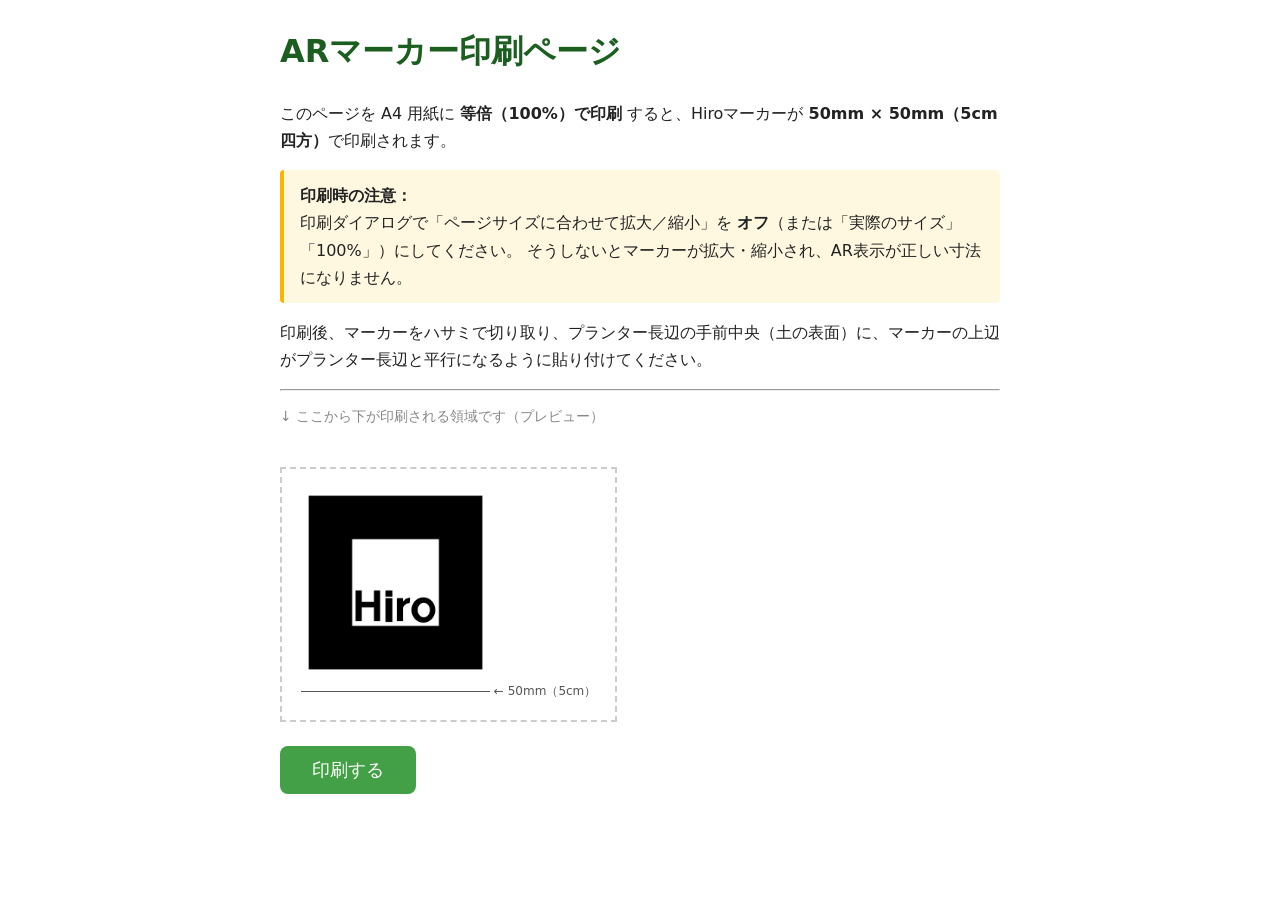
==== assets/markers/print.html @ 6723d00c "initial commit:SeedAR v1.0" ====
<!doctype html>
<html lang="ja">
<head>
  <meta charset="utf-8">
  <title>ARマーカー印刷ページ｜種まき支援AR</title>
  <style>
    /* 画面プレビュー時の見栄え */
    body {
      font-family: system-ui, "Yu Gothic UI", "Meiryo", sans-serif;
      max-width: 720px;
      margin: 24px auto;
      padding: 0 16px;
      color: #222;
      line-height: 1.7;
    }
    h1 { color: #1B5E20; }
    .marker-frame {
      display: inline-block;
      padding: 5mm;
      border: 2px dashed #ccc;
      margin: 24px 0;
    }
    .marker-frame img {
      width: 50mm;
      height: 50mm;
      display: block;
    }
    .ruler {
      display: flex;
      align-items: center;
      gap: 4px;
      font-size: 12px;
      color: #555;
      margin-top: 4px;
    }
    .ruler::before {
      content: "";
      display: inline-block;
      width: 50mm;
      height: 1px;
      background: #555;
      position: relative;
    }
    .note {
      background: #FFF8E1;
      border-left: 4px solid #FFB300;
      padding: 12px 16px;
      margin: 16px 0;
      border-radius: 4px;
    }

    /* 印刷時：マーカーを正確に 50mm × 50mm で出力 */
    @media print {
      body { margin: 0; padding: 0; max-width: none; }
      .no-print { display: none !important; }
      .marker-frame { border: none; padding: 0; margin: 20mm; }
      .marker-frame img { width: 50mm; height: 50mm; }
      @page { size: A4 portrait; margin: 0; }
    }
  </style>
</head>
<body>

<div class="no-print">
  <h1>ARマーカー印刷ページ</h1>
  <p>このページを A4 用紙に <strong>等倍（100%）で印刷</strong> すると、Hiroマーカーが <strong>50mm × 50mm（5cm四方）</strong>で印刷されます。</p>

  <div class="note">
    <strong>印刷時の注意：</strong><br>
    印刷ダイアログで「ページサイズに合わせて拡大／縮小」を <strong>オフ</strong>（または「実際のサイズ」「100%」）にしてください。
    そうしないとマーカーが拡大・縮小され、AR表示が正しい寸法になりません。
  </div>

  <p>印刷後、マーカーをハサミで切り取り、プランター長辺の手前中央（土の表面）に、マーカーの上辺がプランター長辺と平行になるように貼り付けてください。</p>

  <hr>
  <p style="color: #888; font-size: 14px;">↓ ここから下が印刷される領域です（プレビュー）</p>
</div>

<div class="marker-frame">
  <img src="hiro.png" alt="Hiro AR marker">
  <div class="ruler no-print">← 50mm（5cm）</div>
</div>

<div class="no-print">
  <button onclick="window.print()" style="font-size: 18px; padding: 12px 32px; background: #43A047; color: white; border: none; border-radius: 8px; cursor: pointer;">
    印刷する
  </button>
</div>

</body>
</html>
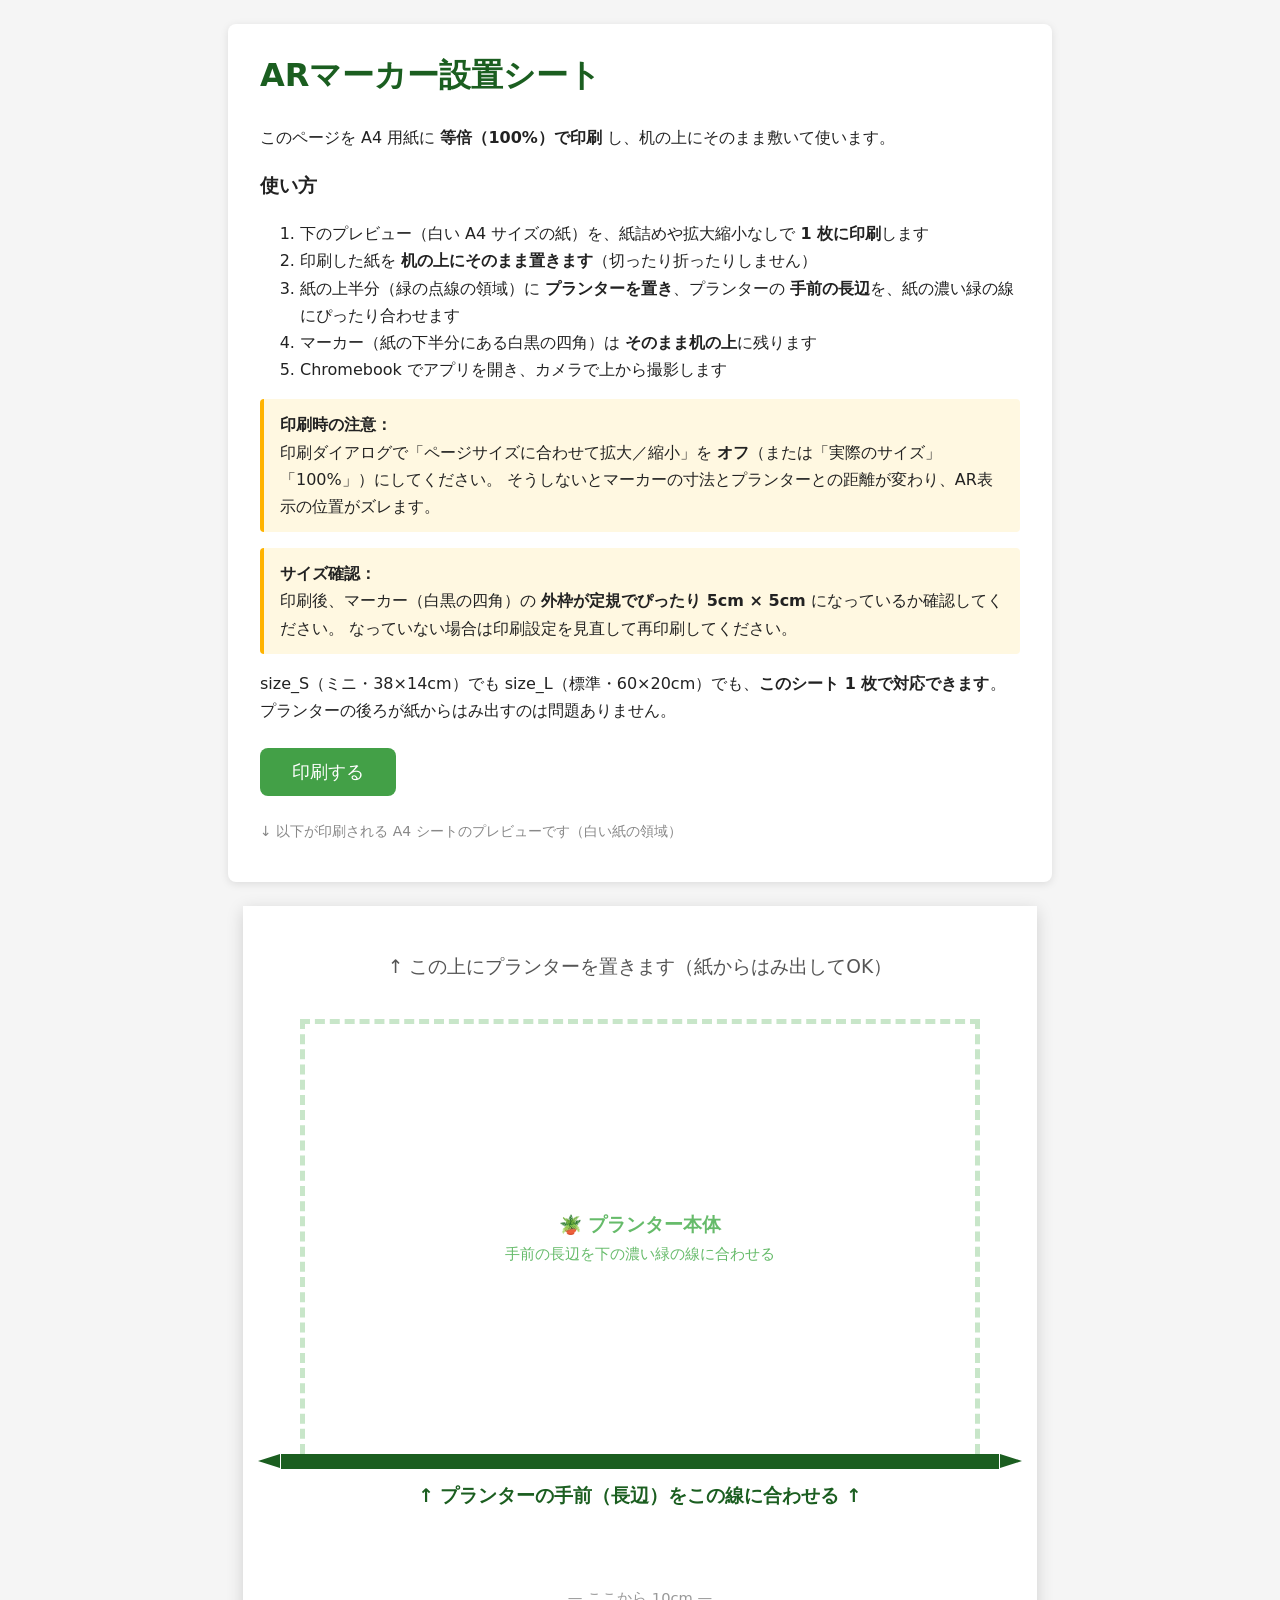
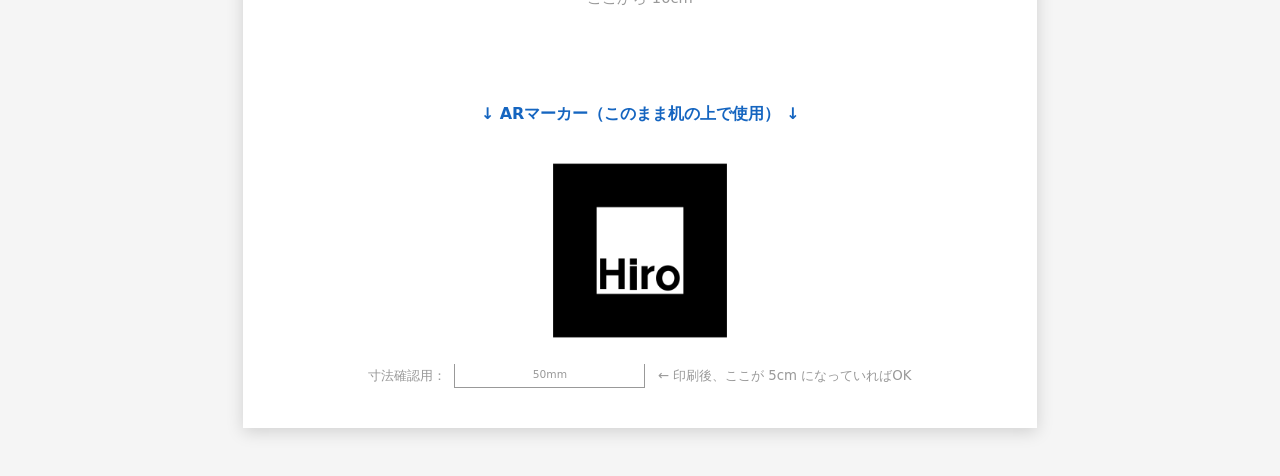
==== commit 6d3663ad: "v1.1: マーカー設置を「プランター手前 10cm」方式に変更 仕様書 v1.3 §3.2.5-bis の決定に基づく実装。 - js/ar-renderer.js: MARKER_FRONT_OF" ====
--- a/assets/markers/print.html
+++ b/assets/markers/print.html
@@ -2,45 +2,26 @@
 <html lang="ja">
 <head>
   <meta charset="utf-8">
-  <title>ARマーカー印刷ページ｜種まき支援AR</title>
+  <title>ARマーカー設置シート｜種まき支援AR</title>
   <style>
-    /* 画面プレビュー時の見栄え */
+    /* ============ 画面プレビュー用スタイル ============ */
     body {
       font-family: system-ui, "Yu Gothic UI", "Meiryo", sans-serif;
-      max-width: 720px;
-      margin: 24px auto;
-      padding: 0 16px;
+      margin: 0;
+      padding: 24px;
+      background: #f5f5f5;
       color: #222;
       line-height: 1.7;
     }
-    h1 { color: #1B5E20; }
-    .marker-frame {
-      display: inline-block;
-      padding: 5mm;
-      border: 2px dashed #ccc;
-      margin: 24px 0;
-    }
-    .marker-frame img {
-      width: 50mm;
-      height: 50mm;
-      display: block;
-    }
-    .ruler {
-      display: flex;
-      align-items: center;
-      gap: 4px;
-      font-size: 12px;
-      color: #555;
-      margin-top: 4px;
-    }
-    .ruler::before {
-      content: "";
-      display: inline-block;
-      width: 50mm;
-      height: 1px;
-      background: #555;
-      position: relative;
-    }
+    .instructions {
+      max-width: 760px;
+      margin: 0 auto 24px;
+      background: white;
+      padding: 24px 32px;
+      border-radius: 8px;
+      box-shadow: 0 2px 8px rgba(0, 0, 0, 0.1);
+    }
+    .instructions h1 { color: #1B5E20; margin-top: 0; }
     .note {
       background: #FFF8E1;
       border-left: 4px solid #FFB300;
@@ -48,44 +29,239 @@
       margin: 16px 0;
       border-radius: 4px;
     }
-
-    /* 印刷時：マーカーを正確に 50mm × 50mm で出力 */
+    .print-btn {
+      display: inline-block;
+      font-size: 18px;
+      padding: 12px 32px;
+      background: #43A047;
+      color: white;
+      border: none;
+      border-radius: 8px;
+      cursor: pointer;
+      margin-top: 8px;
+    }
+    .print-btn:hover { background: #66BB6A; }
+
+    /* プレビュー用：紙の見栄え */
+    .sheet {
+      width: 210mm;
+      height: 297mm;
+      margin: 24px auto;
+      background: white;
+      box-shadow: 0 4px 16px rgba(0, 0, 0, 0.15);
+      position: relative;
+      box-sizing: border-box;
+    }
+
+    /* ============ 印刷時のレイアウト（A4 縦・等倍）============ */
+    @page {
+      size: A4 portrait;
+      margin: 0;
+    }
+
     @media print {
-      body { margin: 0; padding: 0; max-width: none; }
+      body {
+        margin: 0;
+        padding: 0;
+        background: white;
+      }
       .no-print { display: none !important; }
-      .marker-frame { border: none; padding: 0; margin: 20mm; }
-      .marker-frame img { width: 50mm; height: 50mm; }
-      @page { size: A4 portrait; margin: 0; }
+      .sheet {
+        margin: 0;
+        box-shadow: none;
+        page-break-after: always;
+      }
+    }
+
+    /* ============ シート内部の要素配置 ============
+       A4 縦 = 210mm × 297mm
+       y=0(上端) → y=297(下端)
+       上半分：プランター本体を置く領域
+       y=150mm：プランター前縁を合わせる線
+       y=250mm：マーカー中心（線から 100mm = 10cm 下）
+    */
+    .sheet-label-top {
+      position: absolute;
+      top: 12mm;
+      left: 0;
+      right: 0;
+      text-align: center;
+      font-size: 14pt;
+      color: #555;
+    }
+    .planter-zone {
+      position: absolute;
+      top: 30mm;
+      left: 15mm;
+      right: 15mm;
+      height: 115mm;
+      border: 1.5mm dashed #C8E6C9;
+      border-bottom: none;
+      box-sizing: border-box;
+      display: flex;
+      flex-direction: column;
+      justify-content: center;
+      align-items: center;
+      color: #66BB6A;
+      font-size: 14pt;
+      font-weight: bold;
+    }
+    .planter-zone-text {
+      text-align: center;
+      line-height: 1.5;
+    }
+    .alignment-line {
+      position: absolute;
+      top: 145mm;
+      left: 10mm;
+      right: 10mm;
+      height: 4mm;
+      background: #1B5E20;
+    }
+    .alignment-line::before, .alignment-line::after {
+      content: "";
+      position: absolute;
+      top: 0; bottom: 0;
+      width: 0;
+      height: 0;
+      border-style: solid;
+    }
+    .alignment-line::before {
+      left: -6mm;
+      border-width: 2mm 6mm 2mm 0;
+      border-color: transparent #1B5E20 transparent transparent;
+    }
+    .alignment-line::after {
+      right: -6mm;
+      border-width: 2mm 0 2mm 6mm;
+      border-color: transparent transparent transparent #1B5E20;
+    }
+    .alignment-label {
+      position: absolute;
+      top: 152mm;
+      left: 0;
+      right: 0;
+      text-align: center;
+      font-size: 14pt;
+      font-weight: bold;
+      color: #1B5E20;
+    }
+    .gap-label {
+      position: absolute;
+      top: 180mm;
+      left: 0;
+      right: 0;
+      text-align: center;
+      font-size: 11pt;
+      color: #999;
+    }
+    .marker-label {
+      position: absolute;
+      top: 210mm;
+      left: 0;
+      right: 0;
+      text-align: center;
+      font-size: 12pt;
+      font-weight: bold;
+      color: #1565C0;
+    }
+    .marker-img {
+      position: absolute;
+      top: 225mm;
+      left: 50%;
+      transform: translateX(-50%);
+      width: 50mm;
+      height: 50mm;
+    }
+    .ruler-tick {
+      position: absolute;
+      top: 280mm;
+      left: 0;
+      right: 0;
+      text-align: center;
+      font-size: 10pt;
+      color: #999;
+    }
+    .ruler {
+      display: inline-block;
+      width: 50mm;
+      height: 6mm;
+      border: 0.3mm solid #999;
+      border-top: none;
+      position: relative;
+      vertical-align: middle;
+      margin: 0 8px;
+    }
+    .ruler::before {
+      content: "50mm";
+      position: absolute;
+      top: 50%;
+      left: 50%;
+      transform: translate(-50%, -50%);
+      font-size: 8pt;
+      color: #999;
+      background: white;
+      padding: 0 2px;
     }
   </style>
 </head>
 <body>
 
-<div class="no-print">
-  <h1>ARマーカー印刷ページ</h1>
-  <p>このページを A4 用紙に <strong>等倍（100%）で印刷</strong> すると、Hiroマーカーが <strong>50mm × 50mm（5cm四方）</strong>で印刷されます。</p>
+<!-- ============ 画面で見るときだけ表示される説明 ============ -->
+<div class="instructions no-print">
+  <h1>ARマーカー設置シート</h1>
+  <p>このページを A4 用紙に <strong>等倍（100%）で印刷</strong> し、机の上にそのまま敷いて使います。</p>
+
+  <h3>使い方</h3>
+  <ol>
+    <li>下のプレビュー（白い A4 サイズの紙）を、紙詰めや拡大縮小なしで <strong>1 枚に印刷</strong>します</li>
+    <li>印刷した紙を <strong>机の上にそのまま置きます</strong>（切ったり折ったりしません）</li>
+    <li>紙の上半分（緑の点線の領域）に <strong>プランターを置き</strong>、プランターの <strong>手前の長辺</strong>を、紙の濃い緑の線にぴったり合わせます</li>
+    <li>マーカー（紙の下半分にある白黒の四角）は <strong>そのまま机の上</strong>に残ります</li>
+    <li>Chromebook でアプリを開き、カメラで上から撮影します</li>
+  </ol>
 
   <div class="note">
     <strong>印刷時の注意：</strong><br>
     印刷ダイアログで「ページサイズに合わせて拡大／縮小」を <strong>オフ</strong>（または「実際のサイズ」「100%」）にしてください。
-    そうしないとマーカーが拡大・縮小され、AR表示が正しい寸法になりません。
-  </div>
-
-  <p>印刷後、マーカーをハサミで切り取り、プランター長辺の手前中央（土の表面）に、マーカーの上辺がプランター長辺と平行になるように貼り付けてください。</p>
-
-  <hr>
-  <p style="color: #888; font-size: 14px;">↓ ここから下が印刷される領域です（プレビュー）</p>
+    そうしないとマーカーの寸法とプランターとの距離が変わり、AR表示の位置がズレます。
+  </div>
+
+  <div class="note">
+    <strong>サイズ確認：</strong><br>
+    印刷後、マーカー（白黒の四角）の <strong>外枠が定規でぴったり 5cm × 5cm</strong> になっているか確認してください。
+    なっていない場合は印刷設定を見直して再印刷してください。
+  </div>
+
+  <p>size_S（ミニ・38×14cm）でも size_L（標準・60×20cm）でも、<strong>このシート 1 枚で対応できます</strong>。プランターの後ろが紙からはみ出すのは問題ありません。</p>
+
+  <button class="print-btn" onclick="window.print()">印刷する</button>
+
+  <p style="color: #888; font-size: 14px; margin-top: 24px;">↓ 以下が印刷される A4 シートのプレビューです（白い紙の領域）</p>
 </div>
 
-<div class="marker-frame">
-  <img src="hiro.png" alt="Hiro AR marker">
-  <div class="ruler no-print">← 50mm（5cm）</div>
-</div>
-
-<div class="no-print">
-  <button onclick="window.print()" style="font-size: 18px; padding: 12px 32px; background: #43A047; color: white; border: none; border-radius: 8px; cursor: pointer;">
-    印刷する
-  </button>
+<!-- ============ 印刷される本体（A4 シート）============ -->
+<div class="sheet">
+  <div class="sheet-label-top">↑ この上にプランターを置きます（紙からはみ出してOK）</div>
+
+  <div class="planter-zone">
+    <div class="planter-zone-text">
+      🪴 プランター本体<br>
+      <small style="font-weight: normal; font-size: 11pt;">手前の長辺を下の濃い緑の線に合わせる</small>
+    </div>
+  </div>
+
+  <div class="alignment-line"></div>
+  <div class="alignment-label">↑ プランターの手前（長辺）をこの線に合わせる ↑</div>
+
+  <div class="gap-label">— ここから 10cm —</div>
+
+  <div class="marker-label">↓ ARマーカー（このまま机の上で使用） ↓</div>
+  <img class="marker-img" src="hiro.png" alt="Hiro AR marker">
+
+  <div class="ruler-tick">
+    寸法確認用：<span class="ruler"></span> ← 印刷後、ここが 5cm になっていればOK
+  </div>
 </div>
 
 </body>
